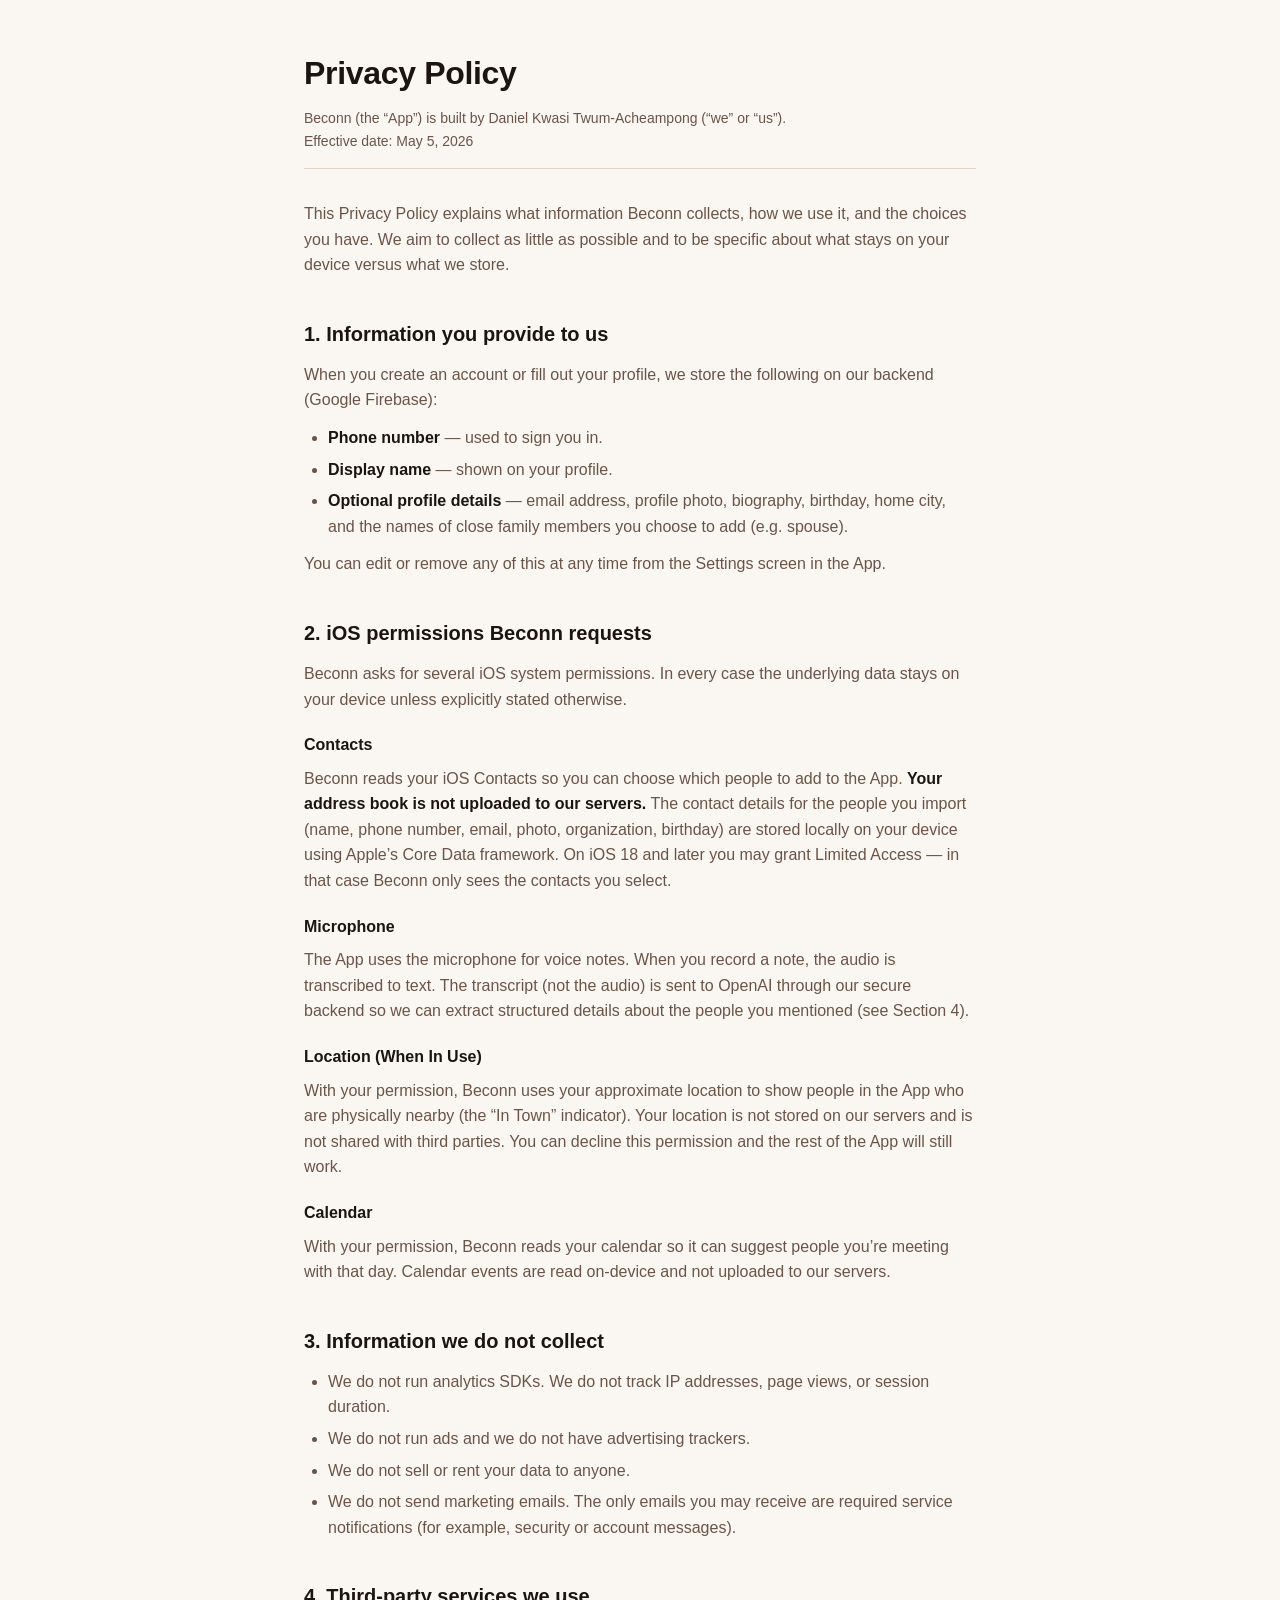
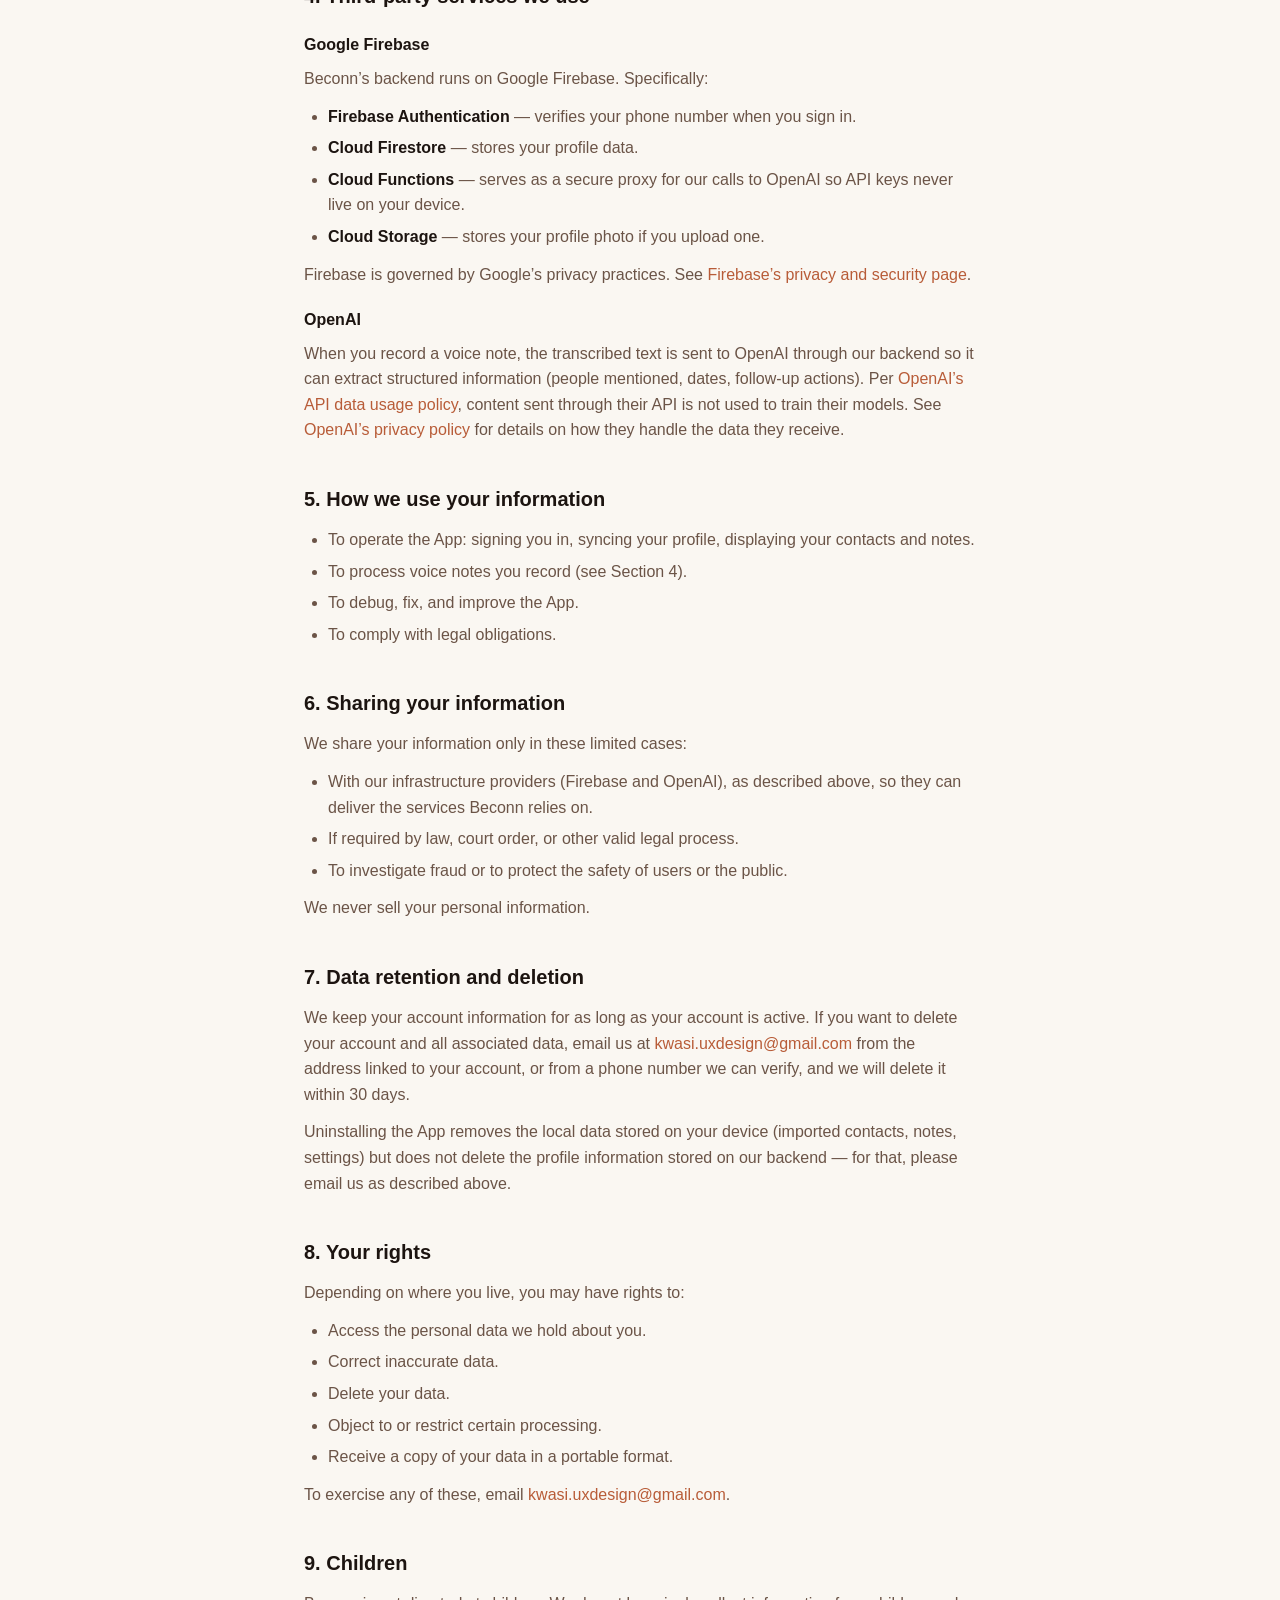
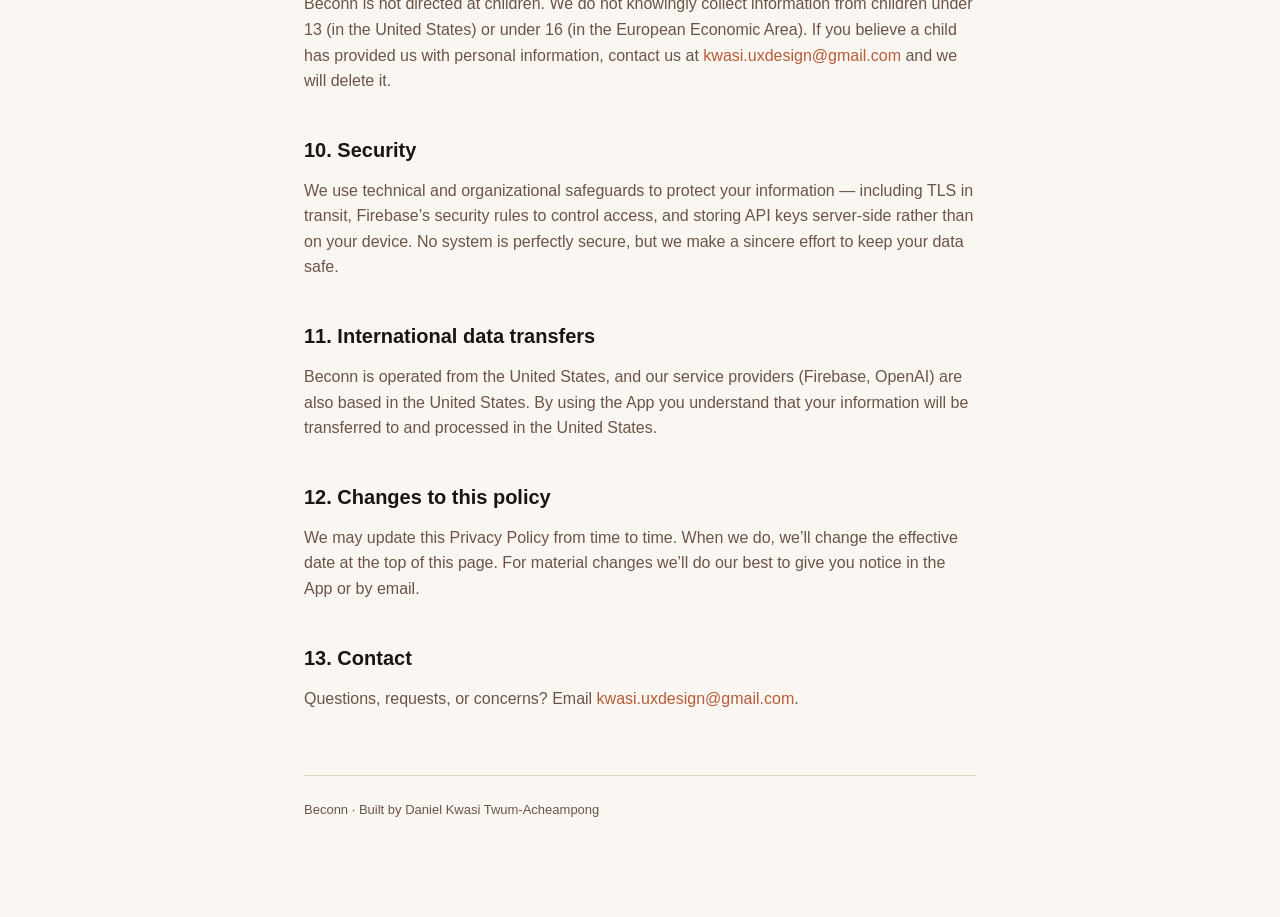
==== index.html @ 4455a4d9 "Initial Beconn privacy policy Covers iOS Contacts/Microphone/Location/Calendar permissions, Firebase" ====
<!doctype html>
<html lang="en">
<head>
  <meta charset="utf-8">
  <meta name="viewport" content="width=device-width, initial-scale=1">
  <title>Beconn — Privacy Policy</title>
  <style>
    :root {
      --bg: #FAF7F2;
      --surface: #FFFCF8;
      --text: #1C1410;
      --text-secondary: #6B5447;
      --accent: #B85C38;
      --border: #E4D3C8;
    }
    * { box-sizing: border-box; }
    html, body { margin: 0; padding: 0; background: var(--bg); color: var(--text); }
    body {
      font-family: -apple-system, BlinkMacSystemFont, "Segoe UI", "Helvetica Neue", Arial, sans-serif;
      font-size: 16px;
      line-height: 1.6;
      max-width: 720px;
      margin: 0 auto;
      padding: 48px 24px 96px;
    }
    h1 {
      font-size: 32px;
      font-weight: 600;
      margin: 0 0 8px;
      letter-spacing: -0.01em;
    }
    h2 {
      font-size: 20px;
      font-weight: 600;
      margin: 40px 0 12px;
      color: var(--text);
    }
    h3 {
      font-size: 16px;
      font-weight: 600;
      margin: 20px 0 8px;
    }
    p, ul { color: var(--text-secondary); margin: 0 0 12px; }
    ul { padding-left: 24px; }
    li { margin-bottom: 6px; }
    a { color: var(--accent); text-decoration: none; }
    a:hover { text-decoration: underline; }
    .meta {
      color: var(--text-secondary);
      font-size: 14px;
      margin-bottom: 32px;
      padding-bottom: 16px;
      border-bottom: 1px solid var(--border);
    }
    strong { color: var(--text); font-weight: 600; }
    footer {
      margin-top: 64px;
      padding-top: 24px;
      border-top: 1px solid var(--border);
      font-size: 13px;
      color: var(--text-secondary);
    }
  </style>
</head>
<body>
  <h1>Privacy Policy</h1>
  <p class="meta">
    Beconn (the &ldquo;App&rdquo;) is built by Daniel Kwasi Twum-Acheampong (&ldquo;we&rdquo; or &ldquo;us&rdquo;).<br>
    Effective date: May 5, 2026
  </p>

  <p>
    This Privacy Policy explains what information Beconn collects, how we use it, and the choices you have.
    We aim to collect as little as possible and to be specific about what stays on your device versus what we store.
  </p>

  <h2>1. Information you provide to us</h2>
  <p>When you create an account or fill out your profile, we store the following on our backend (Google Firebase):</p>
  <ul>
    <li><strong>Phone number</strong> — used to sign you in.</li>
    <li><strong>Display name</strong> — shown on your profile.</li>
    <li><strong>Optional profile details</strong> — email address, profile photo, biography, birthday, home city, and the names of close family members you choose to add (e.g. spouse).</li>
  </ul>
  <p>You can edit or remove any of this at any time from the Settings screen in the App.</p>

  <h2>2. iOS permissions Beconn requests</h2>
  <p>Beconn asks for several iOS system permissions. In every case the underlying data stays on your device unless explicitly stated otherwise.</p>

  <h3>Contacts</h3>
  <p>
    Beconn reads your iOS Contacts so you can choose which people to add to the App. <strong>Your address book is not uploaded to our servers.</strong>
    The contact details for the people you import (name, phone number, email, photo, organization, birthday) are stored locally on your device using Apple&rsquo;s Core Data framework.
    On iOS 18 and later you may grant Limited Access &mdash; in that case Beconn only sees the contacts you select.
  </p>

  <h3>Microphone</h3>
  <p>
    The App uses the microphone for voice notes. When you record a note, the audio is transcribed to text. The transcript (not the audio) is sent to OpenAI through our secure backend so we can extract structured details about the people you mentioned (see Section 4).
  </p>

  <h3>Location (When In Use)</h3>
  <p>
    With your permission, Beconn uses your approximate location to show people in the App who are physically nearby (the &ldquo;In Town&rdquo; indicator). Your location is not stored on our servers and is not shared with third parties. You can decline this permission and the rest of the App will still work.
  </p>

  <h3>Calendar</h3>
  <p>
    With your permission, Beconn reads your calendar so it can suggest people you&rsquo;re meeting with that day. Calendar events are read on-device and not uploaded to our servers.
  </p>

  <h2>3. Information we do not collect</h2>
  <ul>
    <li>We do not run analytics SDKs. We do not track IP addresses, page views, or session duration.</li>
    <li>We do not run ads and we do not have advertising trackers.</li>
    <li>We do not sell or rent your data to anyone.</li>
    <li>We do not send marketing emails. The only emails you may receive are required service notifications (for example, security or account messages).</li>
  </ul>

  <h2>4. Third-party services we use</h2>

  <h3>Google Firebase</h3>
  <p>Beconn&rsquo;s backend runs on Google Firebase. Specifically:</p>
  <ul>
    <li><strong>Firebase Authentication</strong> &mdash; verifies your phone number when you sign in.</li>
    <li><strong>Cloud Firestore</strong> &mdash; stores your profile data.</li>
    <li><strong>Cloud Functions</strong> &mdash; serves as a secure proxy for our calls to OpenAI so API keys never live on your device.</li>
    <li><strong>Cloud Storage</strong> &mdash; stores your profile photo if you upload one.</li>
  </ul>
  <p>Firebase is governed by Google&rsquo;s privacy practices. See <a href="https://firebase.google.com/support/privacy">Firebase&rsquo;s privacy and security page</a>.</p>

  <h3>OpenAI</h3>
  <p>
    When you record a voice note, the transcribed text is sent to OpenAI through our backend so it can extract structured information (people mentioned, dates, follow-up actions). Per <a href="https://openai.com/policies/api-data-usage-policies">OpenAI&rsquo;s API data usage policy</a>, content sent through their API is not used to train their models.
    See <a href="https://openai.com/policies/privacy-policy">OpenAI&rsquo;s privacy policy</a> for details on how they handle the data they receive.
  </p>

  <h2>5. How we use your information</h2>
  <ul>
    <li>To operate the App: signing you in, syncing your profile, displaying your contacts and notes.</li>
    <li>To process voice notes you record (see Section 4).</li>
    <li>To debug, fix, and improve the App.</li>
    <li>To comply with legal obligations.</li>
  </ul>

  <h2>6. Sharing your information</h2>
  <p>We share your information only in these limited cases:</p>
  <ul>
    <li>With our infrastructure providers (Firebase and OpenAI), as described above, so they can deliver the services Beconn relies on.</li>
    <li>If required by law, court order, or other valid legal process.</li>
    <li>To investigate fraud or to protect the safety of users or the public.</li>
  </ul>
  <p>We never sell your personal information.</p>

  <h2>7. Data retention and deletion</h2>
  <p>
    We keep your account information for as long as your account is active. If you want to delete your account and all associated data, email us at <a href="mailto:kwasi.uxdesign@gmail.com">kwasi.uxdesign@gmail.com</a> from the address linked to your account, or from a phone number we can verify, and we will delete it within 30 days.
  </p>
  <p>
    Uninstalling the App removes the local data stored on your device (imported contacts, notes, settings) but does not delete the profile information stored on our backend &mdash; for that, please email us as described above.
  </p>

  <h2>8. Your rights</h2>
  <p>Depending on where you live, you may have rights to:</p>
  <ul>
    <li>Access the personal data we hold about you.</li>
    <li>Correct inaccurate data.</li>
    <li>Delete your data.</li>
    <li>Object to or restrict certain processing.</li>
    <li>Receive a copy of your data in a portable format.</li>
  </ul>
  <p>To exercise any of these, email <a href="mailto:kwasi.uxdesign@gmail.com">kwasi.uxdesign@gmail.com</a>.</p>

  <h2>9. Children</h2>
  <p>
    Beconn is not directed at children. We do not knowingly collect information from children under 13 (in the United States) or under 16 (in the European Economic Area). If you believe a child has provided us with personal information, contact us at <a href="mailto:kwasi.uxdesign@gmail.com">kwasi.uxdesign@gmail.com</a> and we will delete it.
  </p>

  <h2>10. Security</h2>
  <p>
    We use technical and organizational safeguards to protect your information &mdash; including TLS in transit, Firebase&rsquo;s security rules to control access, and storing API keys server-side rather than on your device. No system is perfectly secure, but we make a sincere effort to keep your data safe.
  </p>

  <h2>11. International data transfers</h2>
  <p>
    Beconn is operated from the United States, and our service providers (Firebase, OpenAI) are also based in the United States. By using the App you understand that your information will be transferred to and processed in the United States.
  </p>

  <h2>12. Changes to this policy</h2>
  <p>
    We may update this Privacy Policy from time to time. When we do, we&rsquo;ll change the effective date at the top of this page. For material changes we&rsquo;ll do our best to give you notice in the App or by email.
  </p>

  <h2>13. Contact</h2>
  <p>
    Questions, requests, or concerns? Email <a href="mailto:kwasi.uxdesign@gmail.com">kwasi.uxdesign@gmail.com</a>.
  </p>

  <footer>
    Beconn &middot; Built by Daniel Kwasi Twum-Acheampong
  </footer>
</body>
</html>
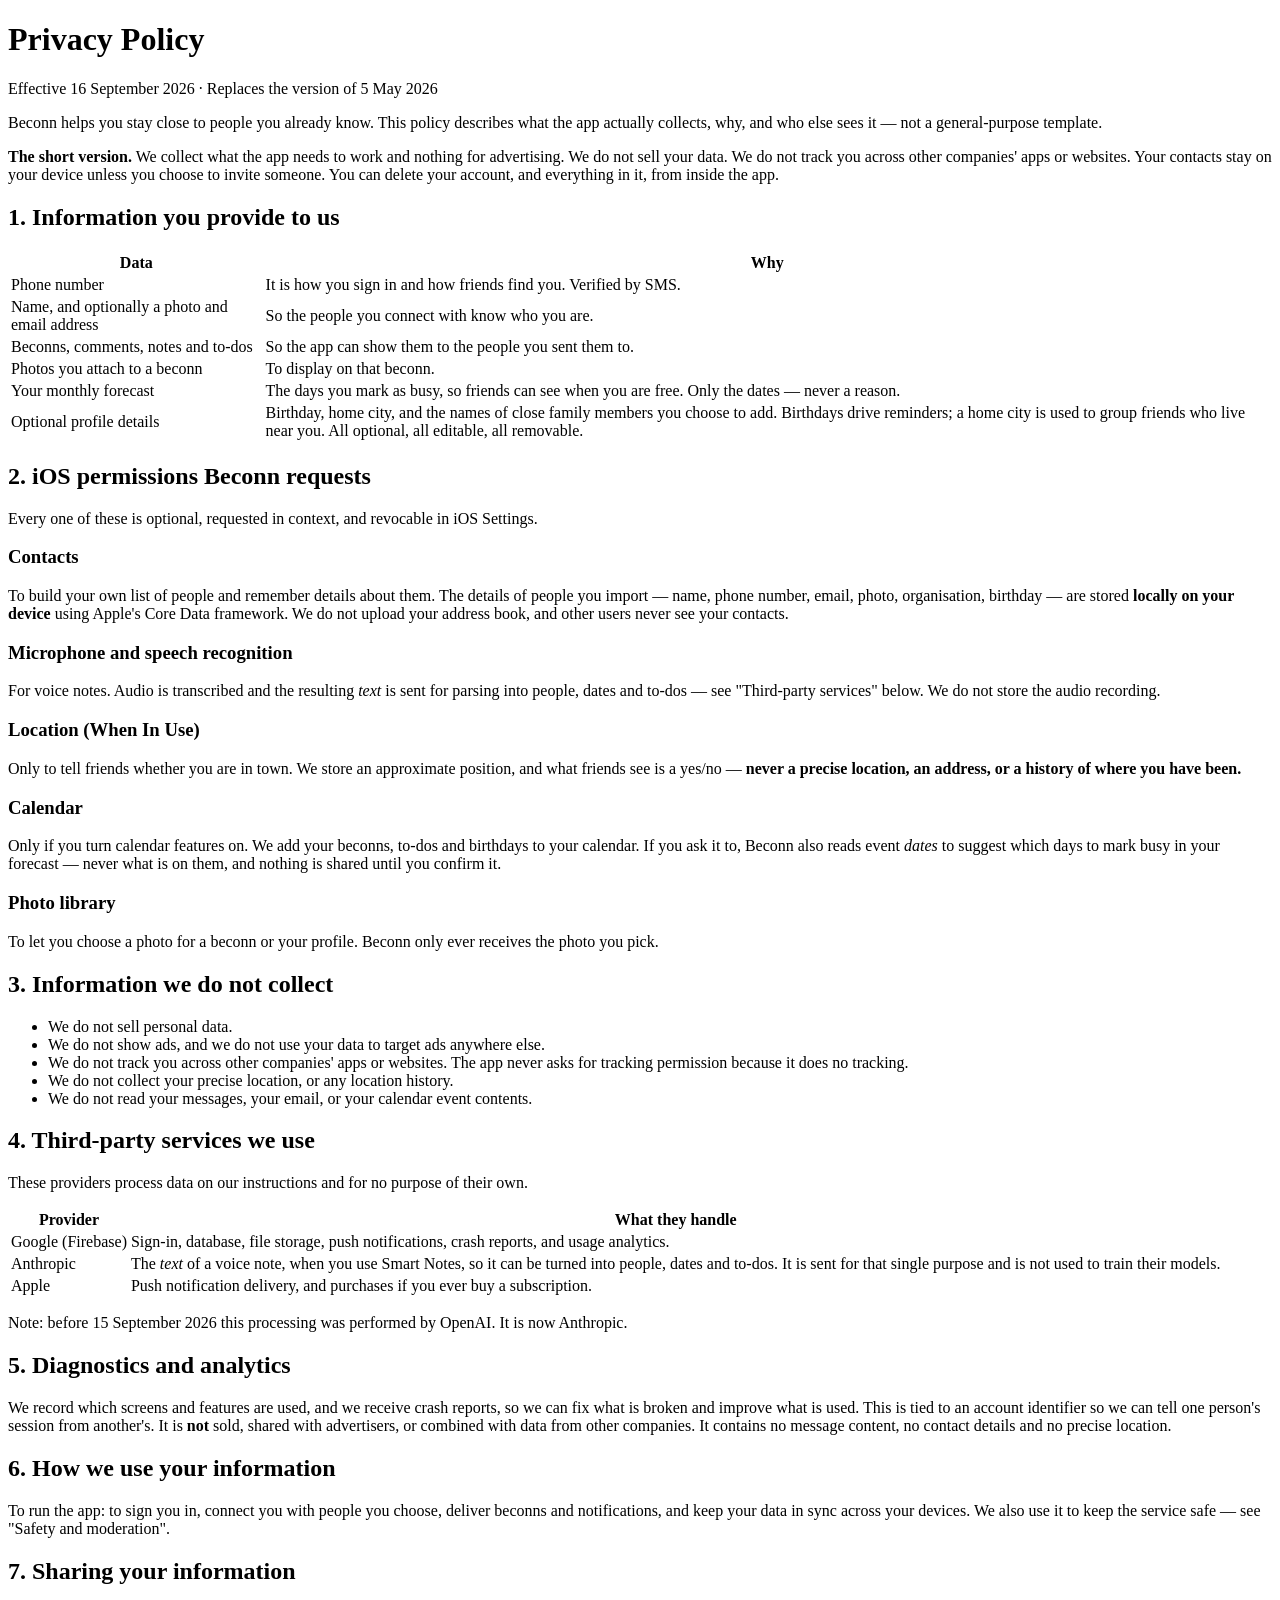
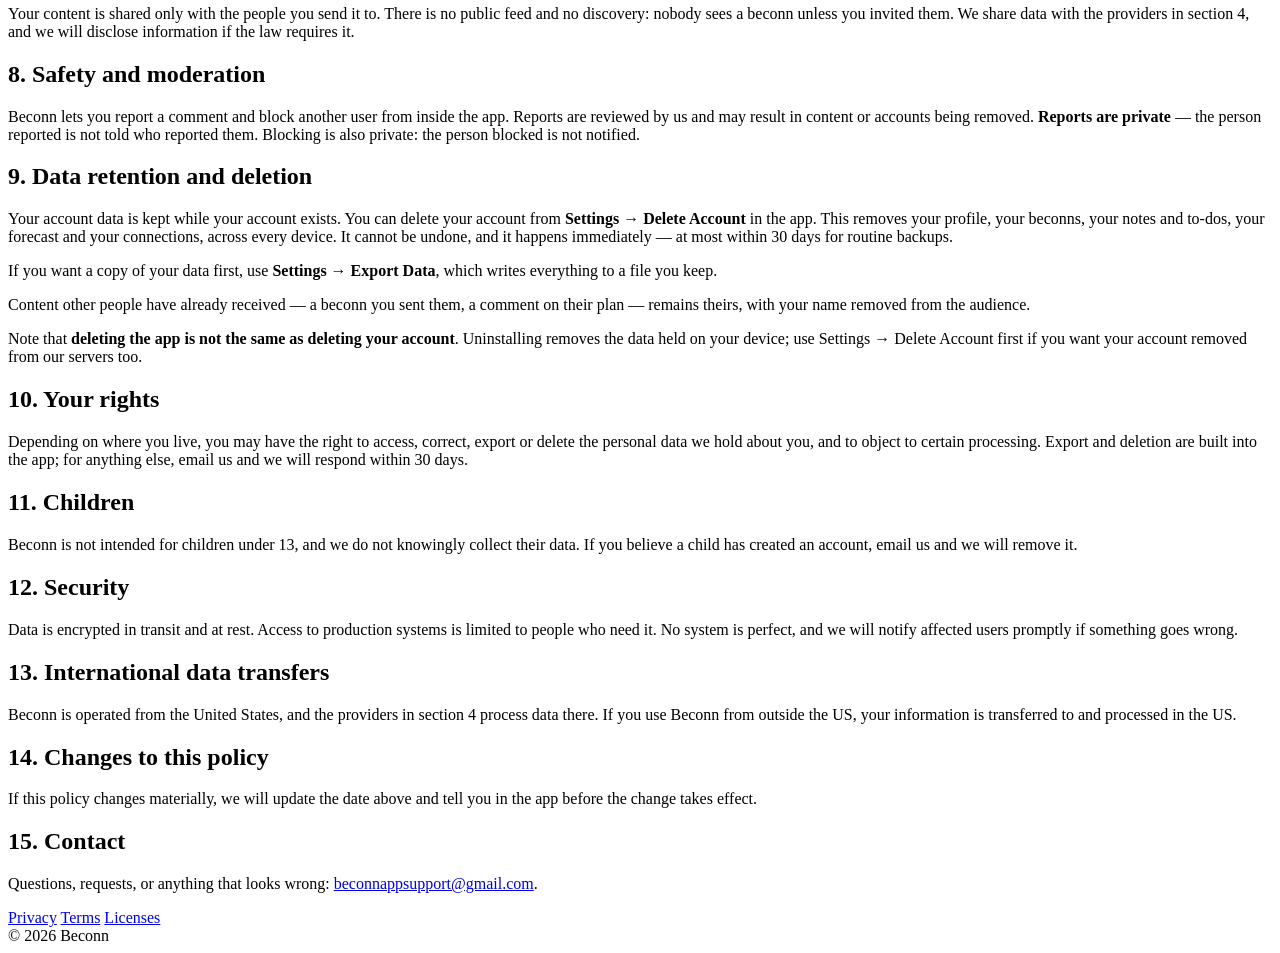
==== commit 2b33ae5b: "Add terms and licenses, correct the processor, refresh privacy The privacy policy named OpenAI as th" ====
--- a/index.html
+++ b/index.html
@@ -1,202 +1,112 @@
 <!doctype html>
 <html lang="en">
 <head>
-  <meta charset="utf-8">
-  <meta name="viewport" content="width=device-width, initial-scale=1">
-  <title>Beconn — Privacy Policy</title>
-  <style>
-    :root {
-      --bg: #FAF7F2;
-      --surface: #FFFCF8;
-      --text: #1C1410;
-      --text-secondary: #6B5447;
-      --accent: #B85C38;
-      --border: #E4D3C8;
-    }
-    * { box-sizing: border-box; }
-    html, body { margin: 0; padding: 0; background: var(--bg); color: var(--text); }
-    body {
-      font-family: -apple-system, BlinkMacSystemFont, "Segoe UI", "Helvetica Neue", Arial, sans-serif;
-      font-size: 16px;
-      line-height: 1.6;
-      max-width: 720px;
-      margin: 0 auto;
-      padding: 48px 24px 96px;
-    }
-    h1 {
-      font-size: 32px;
-      font-weight: 600;
-      margin: 0 0 8px;
-      letter-spacing: -0.01em;
-    }
-    h2 {
-      font-size: 20px;
-      font-weight: 600;
-      margin: 40px 0 12px;
-      color: var(--text);
-    }
-    h3 {
-      font-size: 16px;
-      font-weight: 600;
-      margin: 20px 0 8px;
-    }
-    p, ul { color: var(--text-secondary); margin: 0 0 12px; }
-    ul { padding-left: 24px; }
-    li { margin-bottom: 6px; }
-    a { color: var(--accent); text-decoration: none; }
-    a:hover { text-decoration: underline; }
-    .meta {
-      color: var(--text-secondary);
-      font-size: 14px;
-      margin-bottom: 32px;
-      padding-bottom: 16px;
-      border-bottom: 1px solid var(--border);
-    }
-    strong { color: var(--text); font-weight: 600; }
-    footer {
-      margin-top: 64px;
-      padding-top: 24px;
-      border-top: 1px solid var(--border);
-      font-size: 13px;
-      color: var(--text-secondary);
-    }
-  </style>
+<meta charset="utf-8">
+<meta name="viewport" content="width=device-width, initial-scale=1, viewport-fit=cover">
+<title>Beconn — Privacy Policy</title>
+<link rel="stylesheet" href="/beconn-legal/style.css">
 </head>
 <body>
-  <h1>Privacy Policy</h1>
-  <p class="meta">
-    Beconn (the &ldquo;App&rdquo;) is built by Daniel Kwasi Twum-Acheampong (&ldquo;we&rdquo; or &ldquo;us&rdquo;).<br>
-    Effective date: May 5, 2026
-  </p>
 
-  <p>
-    This Privacy Policy explains what information Beconn collects, how we use it, and the choices you have.
-    We aim to collect as little as possible and to be specific about what stays on your device versus what we store.
-  </p>
+<h1>Privacy Policy</h1>
+<p class="updated">Effective 16 September 2026 · Replaces the version of 5 May 2026</p>
 
-  <h2>1. Information you provide to us</h2>
-  <p>When you create an account or fill out your profile, we store the following on our backend (Google Firebase):</p>
-  <ul>
-    <li><strong>Phone number</strong> — used to sign you in.</li>
-    <li><strong>Display name</strong> — shown on your profile.</li>
-    <li><strong>Optional profile details</strong> — email address, profile photo, biography, birthday, home city, and the names of close family members you choose to add (e.g. spouse).</li>
-  </ul>
-  <p>You can edit or remove any of this at any time from the Settings screen in the App.</p>
+<p>Beconn helps you stay close to people you already know. This policy describes what the app actually collects, why, and who else sees it — not a general-purpose template.</p>
 
-  <h2>2. iOS permissions Beconn requests</h2>
-  <p>Beconn asks for several iOS system permissions. In every case the underlying data stays on your device unless explicitly stated otherwise.</p>
+<div class="card">
+  <strong>The short version.</strong> We collect what the app needs to work and nothing for advertising. We do not sell your data. We do not track you across other companies' apps or websites. Your contacts stay on your device unless you choose to invite someone. You can delete your account, and everything in it, from inside the app.
+</div>
 
-  <h3>Contacts</h3>
-  <p>
-    Beconn reads your iOS Contacts so you can choose which people to add to the App. <strong>Your address book is not uploaded to our servers.</strong>
-    The contact details for the people you import (name, phone number, email, photo, organization, birthday) are stored locally on your device using Apple&rsquo;s Core Data framework.
-    On iOS 18 and later you may grant Limited Access &mdash; in that case Beconn only sees the contacts you select.
-  </p>
+<h2>1. Information you provide to us</h2>
+<table>
+  <tr><th>Data</th><th>Why</th></tr>
+  <tr><td>Phone number</td><td>It is how you sign in and how friends find you. Verified by SMS.</td></tr>
+  <tr><td>Name, and optionally a photo and email address</td><td>So the people you connect with know who you are.</td></tr>
+  <tr><td>Beconns, comments, notes and to-dos</td><td>So the app can show them to the people you sent them to.</td></tr>
+  <tr><td>Photos you attach to a beconn</td><td>To display on that beconn.</td></tr>
+  <tr><td>Your monthly forecast</td><td>The days you mark as busy, so friends can see when you are free. Only the dates — never a reason.</td></tr>
+  <tr><td>Optional profile details</td><td>Birthday, home city, and the names of close family members you choose to add. Birthdays drive reminders; a home city is used to group friends who live near you. All optional, all editable, all removable.</td></tr>
+</table>
 
-  <h3>Microphone</h3>
-  <p>
-    The App uses the microphone for voice notes. When you record a note, the audio is transcribed to text. The transcript (not the audio) is sent to OpenAI through our secure backend so we can extract structured details about the people you mentioned (see Section 4).
-  </p>
+<h2>2. iOS permissions Beconn requests</h2>
+<p>Every one of these is optional, requested in context, and revocable in iOS Settings.</p>
 
-  <h3>Location (When In Use)</h3>
-  <p>
-    With your permission, Beconn uses your approximate location to show people in the App who are physically nearby (the &ldquo;In Town&rdquo; indicator). Your location is not stored on our servers and is not shared with third parties. You can decline this permission and the rest of the App will still work.
-  </p>
+<h3>Contacts</h3>
+<p>To build your own list of people and remember details about them. The details of people you import — name, phone number, email, photo, organisation, birthday — are stored <strong>locally on your device</strong> using Apple's Core Data framework. We do not upload your address book, and other users never see your contacts.</p>
 
-  <h3>Calendar</h3>
-  <p>
-    With your permission, Beconn reads your calendar so it can suggest people you&rsquo;re meeting with that day. Calendar events are read on-device and not uploaded to our servers.
-  </p>
+<h3>Microphone and speech recognition</h3>
+<p>For voice notes. Audio is transcribed and the resulting <em>text</em> is sent for parsing into people, dates and to-dos — see "Third-party services" below. We do not store the audio recording.</p>
 
-  <h2>3. Information we do not collect</h2>
-  <ul>
-    <li>We do not run analytics SDKs. We do not track IP addresses, page views, or session duration.</li>
-    <li>We do not run ads and we do not have advertising trackers.</li>
-    <li>We do not sell or rent your data to anyone.</li>
-    <li>We do not send marketing emails. The only emails you may receive are required service notifications (for example, security or account messages).</li>
-  </ul>
+<h3>Location (When In Use)</h3>
+<p>Only to tell friends whether you are in town. We store an approximate position, and what friends see is a yes/no — <strong>never a precise location, an address, or a history of where you have been.</strong></p>
 
-  <h2>4. Third-party services we use</h2>
+<h3>Calendar</h3>
+<p>Only if you turn calendar features on. We add your beconns, to-dos and birthdays to your calendar. If you ask it to, Beconn also reads event <em>dates</em> to suggest which days to mark busy in your forecast — never what is on them, and nothing is shared until you confirm it.</p>
 
-  <h3>Google Firebase</h3>
-  <p>Beconn&rsquo;s backend runs on Google Firebase. Specifically:</p>
-  <ul>
-    <li><strong>Firebase Authentication</strong> &mdash; verifies your phone number when you sign in.</li>
-    <li><strong>Cloud Firestore</strong> &mdash; stores your profile data.</li>
-    <li><strong>Cloud Functions</strong> &mdash; serves as a secure proxy for our calls to OpenAI so API keys never live on your device.</li>
-    <li><strong>Cloud Storage</strong> &mdash; stores your profile photo if you upload one.</li>
-  </ul>
-  <p>Firebase is governed by Google&rsquo;s privacy practices. See <a href="https://firebase.google.com/support/privacy">Firebase&rsquo;s privacy and security page</a>.</p>
+<h3>Photo library</h3>
+<p>To let you choose a photo for a beconn or your profile. Beconn only ever receives the photo you pick.</p>
 
-  <h3>OpenAI</h3>
-  <p>
-    When you record a voice note, the transcribed text is sent to OpenAI through our backend so it can extract structured information (people mentioned, dates, follow-up actions). Per <a href="https://openai.com/policies/api-data-usage-policies">OpenAI&rsquo;s API data usage policy</a>, content sent through their API is not used to train their models.
-    See <a href="https://openai.com/policies/privacy-policy">OpenAI&rsquo;s privacy policy</a> for details on how they handle the data they receive.
-  </p>
+<h2>3. Information we do not collect</h2>
+<ul>
+  <li>We do not sell personal data.</li>
+  <li>We do not show ads, and we do not use your data to target ads anywhere else.</li>
+  <li>We do not track you across other companies' apps or websites. The app never asks for tracking permission because it does no tracking.</li>
+  <li>We do not collect your precise location, or any location history.</li>
+  <li>We do not read your messages, your email, or your calendar event contents.</li>
+</ul>
 
-  <h2>5. How we use your information</h2>
-  <ul>
-    <li>To operate the App: signing you in, syncing your profile, displaying your contacts and notes.</li>
-    <li>To process voice notes you record (see Section 4).</li>
-    <li>To debug, fix, and improve the App.</li>
-    <li>To comply with legal obligations.</li>
-  </ul>
+<h2>4. Third-party services we use</h2>
+<p>These providers process data on our instructions and for no purpose of their own.</p>
+<table>
+  <tr><th>Provider</th><th>What they handle</th></tr>
+  <tr><td>Google (Firebase)</td><td>Sign-in, database, file storage, push notifications, crash reports, and usage analytics.</td></tr>
+  <tr><td>Anthropic</td><td>The <em>text</em> of a voice note, when you use Smart Notes, so it can be turned into people, dates and to-dos. It is sent for that single purpose and is not used to train their models.</td></tr>
+  <tr><td>Apple</td><td>Push notification delivery, and purchases if you ever buy a subscription.</td></tr>
+</table>
+<p class="updated">Note: before 15 September 2026 this processing was performed by OpenAI. It is now Anthropic.</p>
 
-  <h2>6. Sharing your information</h2>
-  <p>We share your information only in these limited cases:</p>
-  <ul>
-    <li>With our infrastructure providers (Firebase and OpenAI), as described above, so they can deliver the services Beconn relies on.</li>
-    <li>If required by law, court order, or other valid legal process.</li>
-    <li>To investigate fraud or to protect the safety of users or the public.</li>
-  </ul>
-  <p>We never sell your personal information.</p>
+<h2>5. Diagnostics and analytics</h2>
+<p>We record which screens and features are used, and we receive crash reports, so we can fix what is broken and improve what is used. This is tied to an account identifier so we can tell one person's session from another's. It is <strong>not</strong> sold, shared with advertisers, or combined with data from other companies. It contains no message content, no contact details and no precise location.</p>
 
-  <h2>7. Data retention and deletion</h2>
-  <p>
-    We keep your account information for as long as your account is active. If you want to delete your account and all associated data, email us at <a href="mailto:kwasi.uxdesign@gmail.com">kwasi.uxdesign@gmail.com</a> from the address linked to your account, or from a phone number we can verify, and we will delete it within 30 days.
-  </p>
-  <p>
-    Uninstalling the App removes the local data stored on your device (imported contacts, notes, settings) but does not delete the profile information stored on our backend &mdash; for that, please email us as described above.
-  </p>
+<h2>6. How we use your information</h2>
+<p>To run the app: to sign you in, connect you with people you choose, deliver beconns and notifications, and keep your data in sync across your devices. We also use it to keep the service safe — see "Safety and moderation".</p>
 
-  <h2>8. Your rights</h2>
-  <p>Depending on where you live, you may have rights to:</p>
-  <ul>
-    <li>Access the personal data we hold about you.</li>
-    <li>Correct inaccurate data.</li>
-    <li>Delete your data.</li>
-    <li>Object to or restrict certain processing.</li>
-    <li>Receive a copy of your data in a portable format.</li>
-  </ul>
-  <p>To exercise any of these, email <a href="mailto:kwasi.uxdesign@gmail.com">kwasi.uxdesign@gmail.com</a>.</p>
+<h2>7. Sharing your information</h2>
+<p>Your content is shared only with the people you send it to. There is no public feed and no discovery: nobody sees a beconn unless you invited them. We share data with the providers in section 4, and we will disclose information if the law requires it.</p>
 
-  <h2>9. Children</h2>
-  <p>
-    Beconn is not directed at children. We do not knowingly collect information from children under 13 (in the United States) or under 16 (in the European Economic Area). If you believe a child has provided us with personal information, contact us at <a href="mailto:kwasi.uxdesign@gmail.com">kwasi.uxdesign@gmail.com</a> and we will delete it.
-  </p>
+<h2>8. Safety and moderation</h2>
+<p>Beconn lets you report a comment and block another user from inside the app. Reports are reviewed by us and may result in content or accounts being removed. <strong>Reports are private</strong> — the person reported is not told who reported them. Blocking is also private: the person blocked is not notified.</p>
 
-  <h2>10. Security</h2>
-  <p>
-    We use technical and organizational safeguards to protect your information &mdash; including TLS in transit, Firebase&rsquo;s security rules to control access, and storing API keys server-side rather than on your device. No system is perfectly secure, but we make a sincere effort to keep your data safe.
-  </p>
+<h2>9. Data retention and deletion</h2>
+<p>Your account data is kept while your account exists. You can delete your account from <strong>Settings → Delete Account</strong> in the app. This removes your profile, your beconns, your notes and to-dos, your forecast and your connections, across every device. It cannot be undone, and it happens immediately — at most within 30 days for routine backups.</p>
+<p>If you want a copy of your data first, use <strong>Settings → Export Data</strong>, which writes everything to a file you keep.</p>
+<p>Content other people have already received — a beconn you sent them, a comment on their plan — remains theirs, with your name removed from the audience.</p>
+<p>Note that <strong>deleting the app is not the same as deleting your account</strong>. Uninstalling removes the data held on your device; use Settings → Delete Account first if you want your account removed from our servers too.</p>
 
-  <h2>11. International data transfers</h2>
-  <p>
-    Beconn is operated from the United States, and our service providers (Firebase, OpenAI) are also based in the United States. By using the App you understand that your information will be transferred to and processed in the United States.
-  </p>
+<h2>10. Your rights</h2>
+<p>Depending on where you live, you may have the right to access, correct, export or delete the personal data we hold about you, and to object to certain processing. Export and deletion are built into the app; for anything else, email us and we will respond within 30 days.</p>
 
-  <h2>12. Changes to this policy</h2>
-  <p>
-    We may update this Privacy Policy from time to time. When we do, we&rsquo;ll change the effective date at the top of this page. For material changes we&rsquo;ll do our best to give you notice in the App or by email.
-  </p>
+<h2>11. Children</h2>
+<p>Beconn is not intended for children under 13, and we do not knowingly collect their data. If you believe a child has created an account, email us and we will remove it.</p>
 
-  <h2>13. Contact</h2>
-  <p>
-    Questions, requests, or concerns? Email <a href="mailto:kwasi.uxdesign@gmail.com">kwasi.uxdesign@gmail.com</a>.
-  </p>
+<h2>12. Security</h2>
+<p>Data is encrypted in transit and at rest. Access to production systems is limited to people who need it. No system is perfect, and we will notify affected users promptly if something goes wrong.</p>
 
-  <footer>
-    Beconn &middot; Built by Daniel Kwasi Twum-Acheampong
-  </footer>
+<h2>13. International data transfers</h2>
+<p>Beconn is operated from the United States, and the providers in section 4 process data there. If you use Beconn from outside the US, your information is transferred to and processed in the US.</p>
+
+<h2>14. Changes to this policy</h2>
+<p>If this policy changes materially, we will update the date above and tell you in the app before the change takes effect.</p>
+
+<h2>15. Contact</h2>
+<p>Questions, requests, or anything that looks wrong: <a href="mailto:beconnappsupport@gmail.com">beconnappsupport@gmail.com</a>.</p>
+
+<nav class="pages">
+  <a href="/beconn-legal/">Privacy</a>
+  <a href="/beconn-legal/terms">Terms</a>
+  <a href="/beconn-legal/licenses">Licenses</a>
+</nav>
+<footer>© 2026 Beconn</footer>
+
 </body>
 </html>
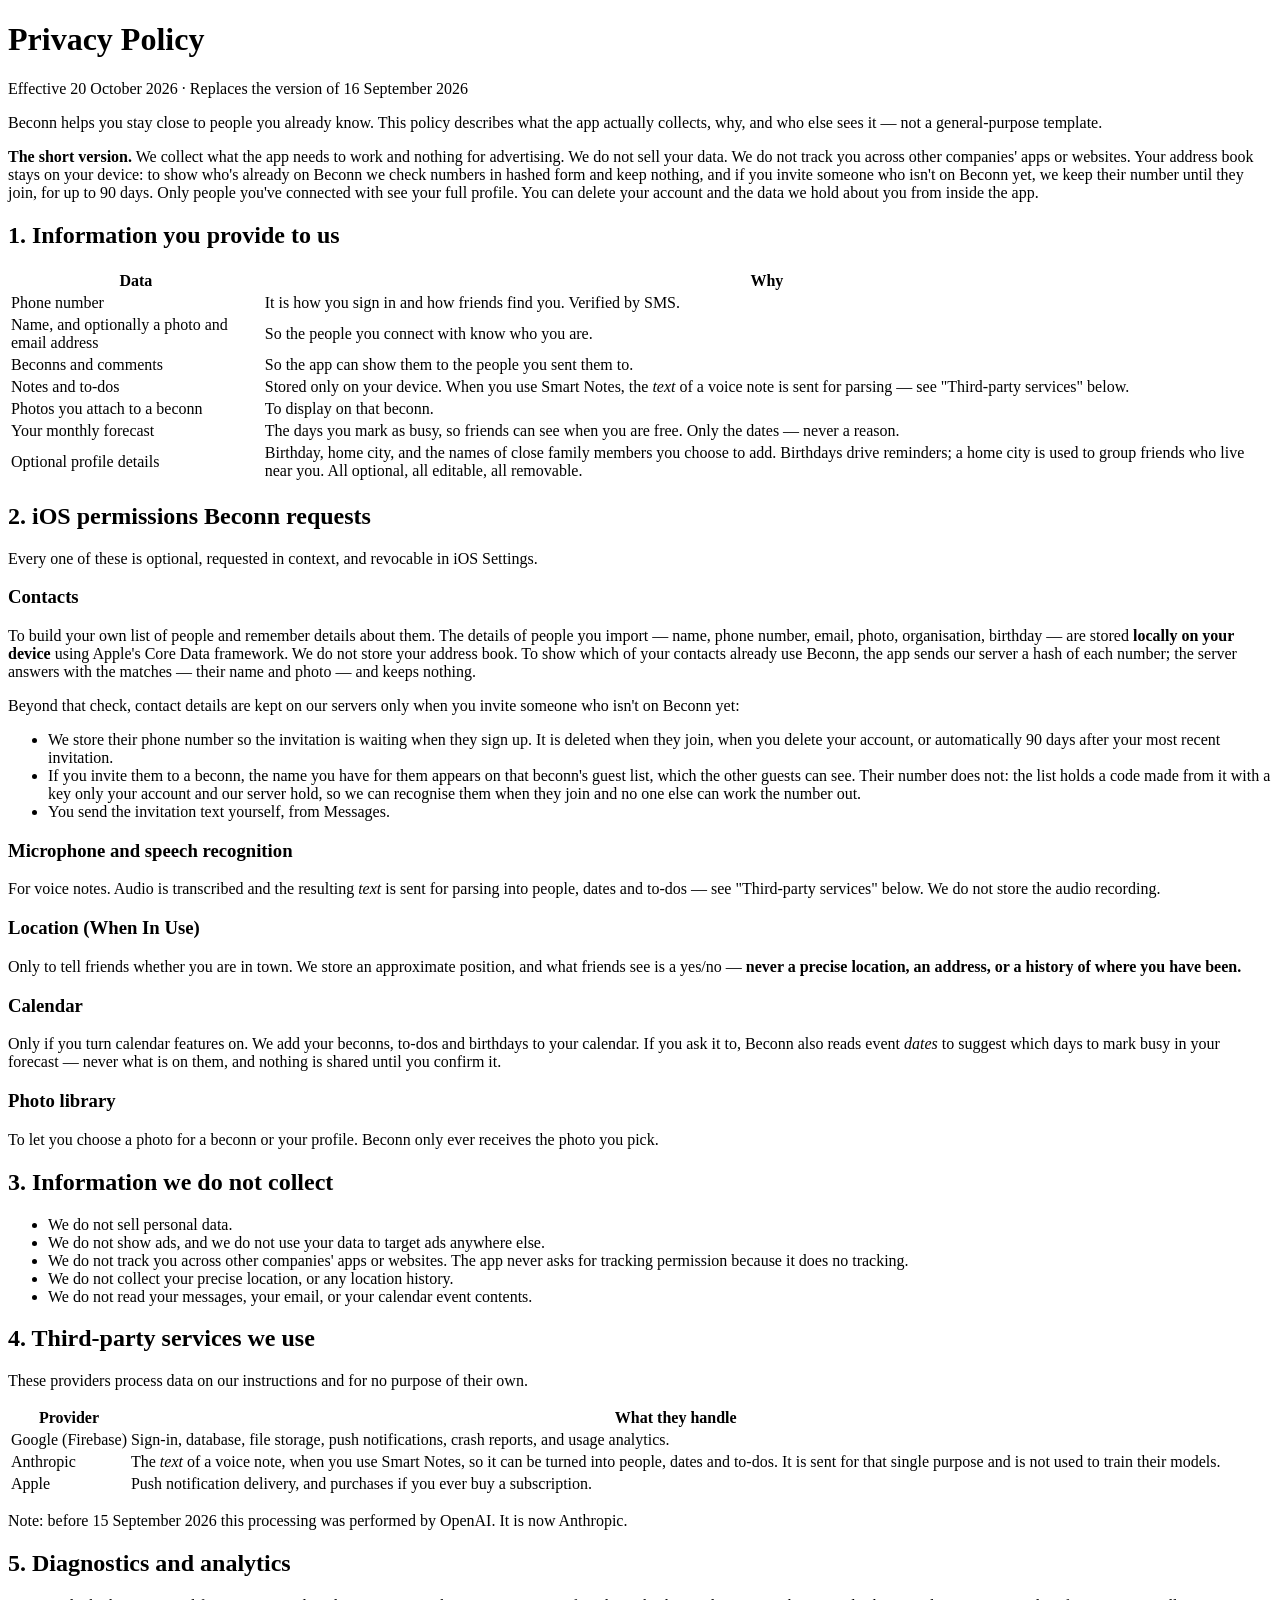
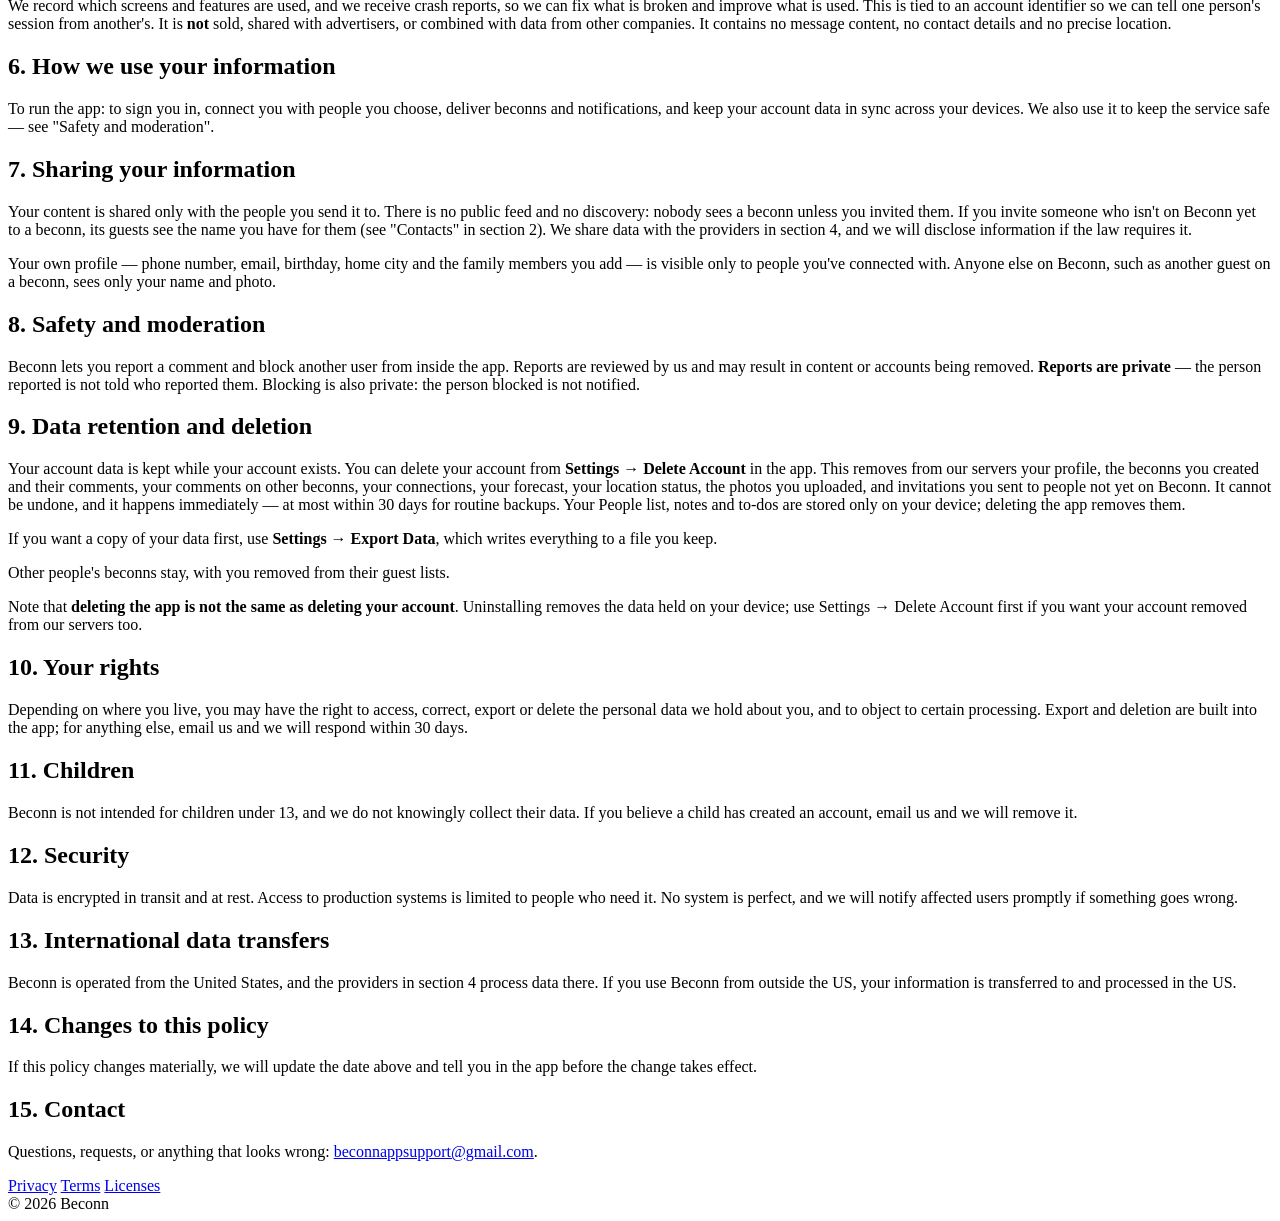
==== commit 8f3975a1: "Privacy policy: contact matching, invitations and profile visibility Effective 20 October 2026. Says" ====
--- a/index.html
+++ b/index.html
@@ -9,12 +9,12 @@
 <body>
 
 <h1>Privacy Policy</h1>
-<p class="updated">Effective 16 September 2026 · Replaces the version of 5 May 2026</p>
+<p class="updated">Effective 20 October 2026 · Replaces the version of 16 September 2026</p>
 
 <p>Beconn helps you stay close to people you already know. This policy describes what the app actually collects, why, and who else sees it — not a general-purpose template.</p>
 
 <div class="card">
-  <strong>The short version.</strong> We collect what the app needs to work and nothing for advertising. We do not sell your data. We do not track you across other companies' apps or websites. Your contacts stay on your device unless you choose to invite someone. You can delete your account, and everything in it, from inside the app.
+  <strong>The short version.</strong> We collect what the app needs to work and nothing for advertising. We do not sell your data. We do not track you across other companies' apps or websites. Your address book stays on your device: to show who's already on Beconn we check numbers in hashed form and keep nothing, and if you invite someone who isn't on Beconn yet, we keep their number until they join, for up to 90 days. Only people you've connected with see your full profile. You can delete your account and the data we hold about you from inside the app.
 </div>
 
 <h2>1. Information you provide to us</h2>
@@ -22,7 +22,8 @@
   <tr><th>Data</th><th>Why</th></tr>
   <tr><td>Phone number</td><td>It is how you sign in and how friends find you. Verified by SMS.</td></tr>
   <tr><td>Name, and optionally a photo and email address</td><td>So the people you connect with know who you are.</td></tr>
-  <tr><td>Beconns, comments, notes and to-dos</td><td>So the app can show them to the people you sent them to.</td></tr>
+  <tr><td>Beconns and comments</td><td>So the app can show them to the people you sent them to.</td></tr>
+  <tr><td>Notes and to-dos</td><td>Stored only on your device. When you use Smart Notes, the <em>text</em> of a voice note is sent for parsing — see "Third-party services" below.</td></tr>
   <tr><td>Photos you attach to a beconn</td><td>To display on that beconn.</td></tr>
   <tr><td>Your monthly forecast</td><td>The days you mark as busy, so friends can see when you are free. Only the dates — never a reason.</td></tr>
   <tr><td>Optional profile details</td><td>Birthday, home city, and the names of close family members you choose to add. Birthdays drive reminders; a home city is used to group friends who live near you. All optional, all editable, all removable.</td></tr>
@@ -32,7 +33,13 @@
 <p>Every one of these is optional, requested in context, and revocable in iOS Settings.</p>
 
 <h3>Contacts</h3>
-<p>To build your own list of people and remember details about them. The details of people you import — name, phone number, email, photo, organisation, birthday — are stored <strong>locally on your device</strong> using Apple's Core Data framework. We do not upload your address book, and other users never see your contacts.</p>
+<p>To build your own list of people and remember details about them. The details of people you import — name, phone number, email, photo, organisation, birthday — are stored <strong>locally on your device</strong> using Apple's Core Data framework. We do not store your address book. To show which of your contacts already use Beconn, the app sends our server a hash of each number; the server answers with the matches — their name and photo — and keeps nothing.</p>
+<p>Beyond that check, contact details are kept on our servers only when you invite someone who isn't on Beconn yet:</p>
+<ul>
+  <li>We store their phone number so the invitation is waiting when they sign up. It is deleted when they join, when you delete your account, or automatically 90 days after your most recent invitation.</li>
+  <li>If you invite them to a beconn, the name you have for them appears on that beconn's guest list, which the other guests can see. Their number does not: the list holds a code made from it with a key only your account and our server hold, so we can recognise them when they join and no one else can work the number out.</li>
+  <li>You send the invitation text yourself, from Messages.</li>
+</ul>
 
 <h3>Microphone and speech recognition</h3>
 <p>For voice notes. Audio is transcribed and the resulting <em>text</em> is sent for parsing into people, dates and to-dos — see "Third-party services" below. We do not store the audio recording.</p>
@@ -69,18 +76,19 @@
 <p>We record which screens and features are used, and we receive crash reports, so we can fix what is broken and improve what is used. This is tied to an account identifier so we can tell one person's session from another's. It is <strong>not</strong> sold, shared with advertisers, or combined with data from other companies. It contains no message content, no contact details and no precise location.</p>
 
 <h2>6. How we use your information</h2>
-<p>To run the app: to sign you in, connect you with people you choose, deliver beconns and notifications, and keep your data in sync across your devices. We also use it to keep the service safe — see "Safety and moderation".</p>
+<p>To run the app: to sign you in, connect you with people you choose, deliver beconns and notifications, and keep your account data in sync across your devices. We also use it to keep the service safe — see "Safety and moderation".</p>
 
 <h2>7. Sharing your information</h2>
-<p>Your content is shared only with the people you send it to. There is no public feed and no discovery: nobody sees a beconn unless you invited them. We share data with the providers in section 4, and we will disclose information if the law requires it.</p>
+<p>Your content is shared only with the people you send it to. There is no public feed and no discovery: nobody sees a beconn unless you invited them. If you invite someone who isn't on Beconn yet to a beconn, its guests see the name you have for them (see "Contacts" in section 2). We share data with the providers in section 4, and we will disclose information if the law requires it.</p>
+<p>Your own profile — phone number, email, birthday, home city and the family members you add — is visible only to people you've connected with. Anyone else on Beconn, such as another guest on a beconn, sees only your name and photo.</p>
 
 <h2>8. Safety and moderation</h2>
 <p>Beconn lets you report a comment and block another user from inside the app. Reports are reviewed by us and may result in content or accounts being removed. <strong>Reports are private</strong> — the person reported is not told who reported them. Blocking is also private: the person blocked is not notified.</p>
 
 <h2>9. Data retention and deletion</h2>
-<p>Your account data is kept while your account exists. You can delete your account from <strong>Settings → Delete Account</strong> in the app. This removes your profile, your beconns, your notes and to-dos, your forecast and your connections, across every device. It cannot be undone, and it happens immediately — at most within 30 days for routine backups.</p>
+<p>Your account data is kept while your account exists. You can delete your account from <strong>Settings → Delete Account</strong> in the app. This removes from our servers your profile, the beconns you created and their comments, your comments on other beconns, your connections, your forecast, your location status, the photos you uploaded, and invitations you sent to people not yet on Beconn. It cannot be undone, and it happens immediately — at most within 30 days for routine backups. Your People list, notes and to-dos are stored only on your device; deleting the app removes them.</p>
 <p>If you want a copy of your data first, use <strong>Settings → Export Data</strong>, which writes everything to a file you keep.</p>
-<p>Content other people have already received — a beconn you sent them, a comment on their plan — remains theirs, with your name removed from the audience.</p>
+<p>Other people's beconns stay, with you removed from their guest lists.</p>
 <p>Note that <strong>deleting the app is not the same as deleting your account</strong>. Uninstalling removes the data held on your device; use Settings → Delete Account first if you want your account removed from our servers too.</p>
 
 <h2>10. Your rights</h2>
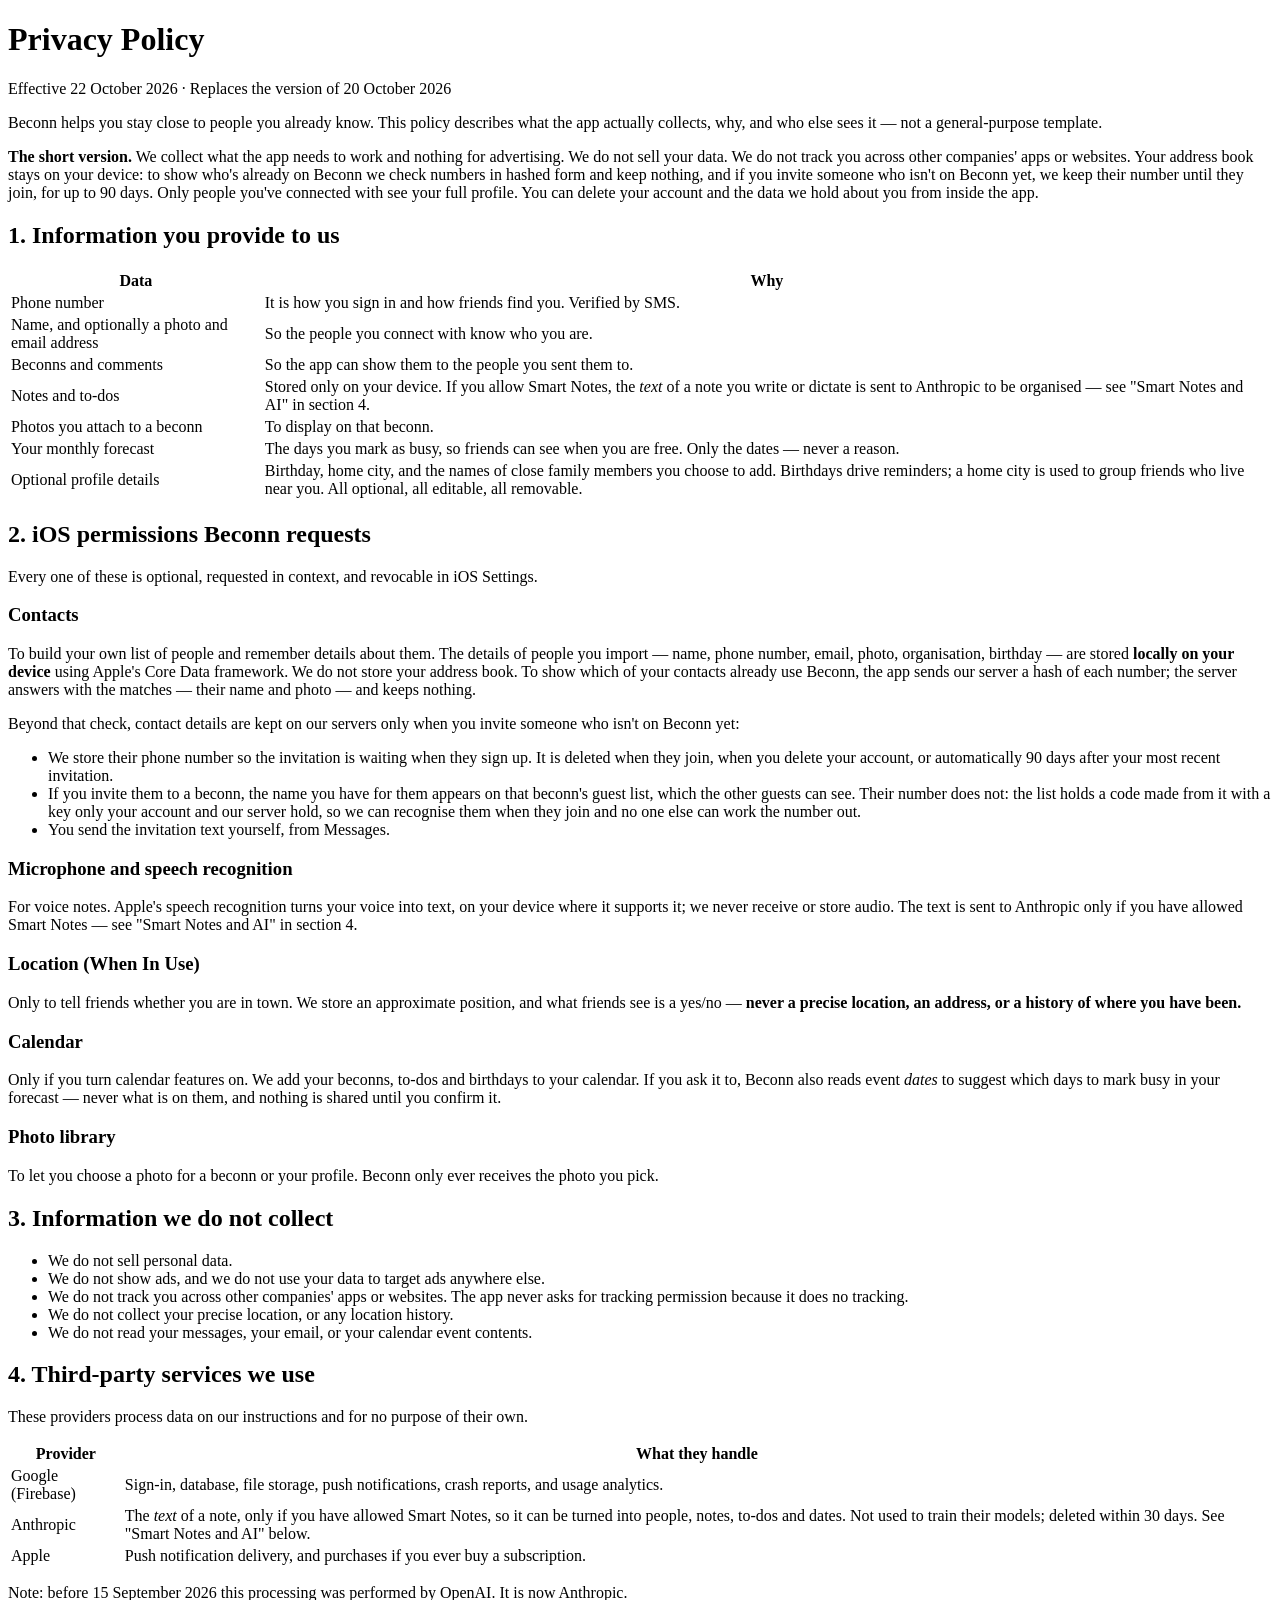
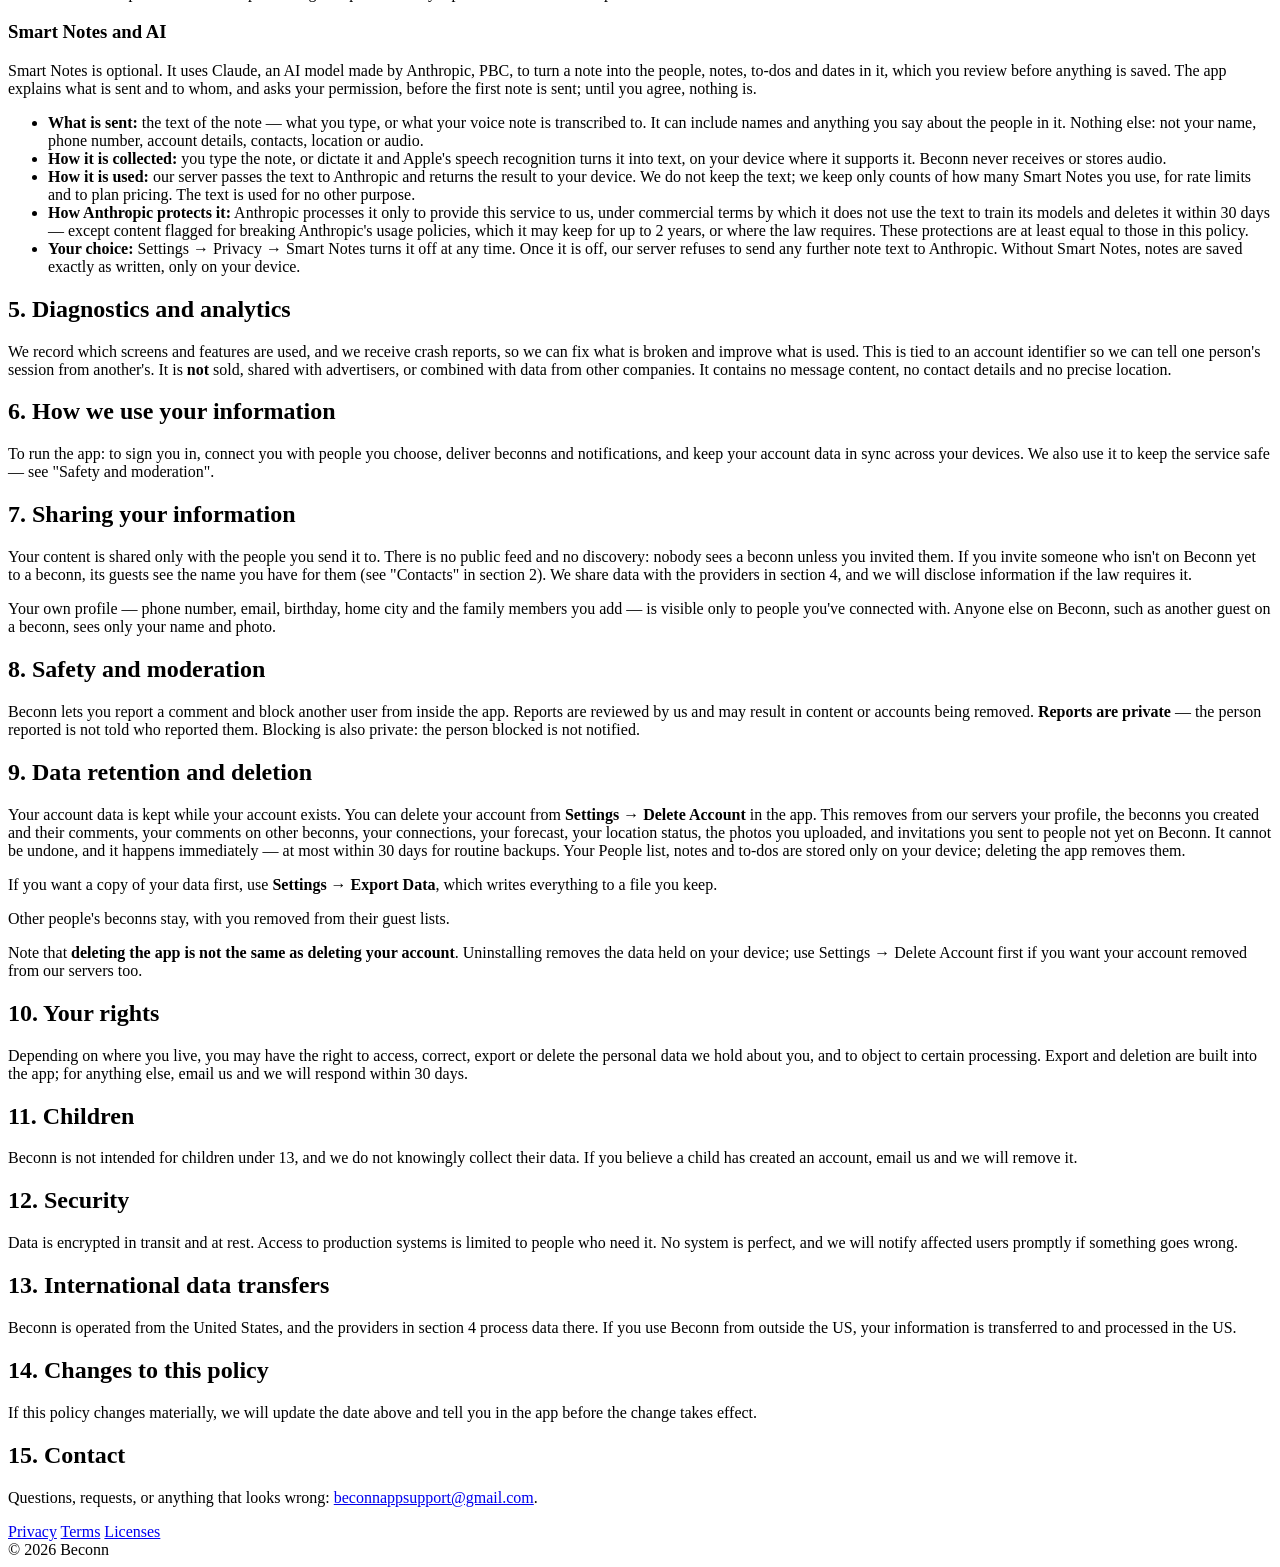
==== commit 676df75c: "Privacy policy: Smart Notes and AI Effective 22 October 2026. Section 4 gains a "Smart Notes and AI"" ====
--- a/index.html
+++ b/index.html
@@ -9,7 +9,7 @@
 <body>
 
 <h1>Privacy Policy</h1>
-<p class="updated">Effective 20 October 2026 · Replaces the version of 16 September 2026</p>
+<p class="updated">Effective 22 October 2026 · Replaces the version of 20 October 2026</p>
 
 <p>Beconn helps you stay close to people you already know. This policy describes what the app actually collects, why, and who else sees it — not a general-purpose template.</p>
 
@@ -23,7 +23,7 @@
   <tr><td>Phone number</td><td>It is how you sign in and how friends find you. Verified by SMS.</td></tr>
   <tr><td>Name, and optionally a photo and email address</td><td>So the people you connect with know who you are.</td></tr>
   <tr><td>Beconns and comments</td><td>So the app can show them to the people you sent them to.</td></tr>
-  <tr><td>Notes and to-dos</td><td>Stored only on your device. When you use Smart Notes, the <em>text</em> of a voice note is sent for parsing — see "Third-party services" below.</td></tr>
+  <tr><td>Notes and to-dos</td><td>Stored only on your device. If you allow Smart Notes, the <em>text</em> of a note you write or dictate is sent to Anthropic to be organised — see "Smart Notes and AI" in section 4.</td></tr>
   <tr><td>Photos you attach to a beconn</td><td>To display on that beconn.</td></tr>
   <tr><td>Your monthly forecast</td><td>The days you mark as busy, so friends can see when you are free. Only the dates — never a reason.</td></tr>
   <tr><td>Optional profile details</td><td>Birthday, home city, and the names of close family members you choose to add. Birthdays drive reminders; a home city is used to group friends who live near you. All optional, all editable, all removable.</td></tr>
@@ -42,7 +42,7 @@
 </ul>
 
 <h3>Microphone and speech recognition</h3>
-<p>For voice notes. Audio is transcribed and the resulting <em>text</em> is sent for parsing into people, dates and to-dos — see "Third-party services" below. We do not store the audio recording.</p>
+<p>For voice notes. Apple's speech recognition turns your voice into text, on your device where it supports it; we never receive or store audio. The text is sent to Anthropic only if you have allowed Smart Notes — see "Smart Notes and AI" in section 4.</p>
 
 <h3>Location (When In Use)</h3>
 <p>Only to tell friends whether you are in town. We store an approximate position, and what friends see is a yes/no — <strong>never a precise location, an address, or a history of where you have been.</strong></p>
@@ -67,10 +67,20 @@
 <table>
   <tr><th>Provider</th><th>What they handle</th></tr>
   <tr><td>Google (Firebase)</td><td>Sign-in, database, file storage, push notifications, crash reports, and usage analytics.</td></tr>
-  <tr><td>Anthropic</td><td>The <em>text</em> of a voice note, when you use Smart Notes, so it can be turned into people, dates and to-dos. It is sent for that single purpose and is not used to train their models.</td></tr>
+  <tr><td>Anthropic</td><td>The <em>text</em> of a note, only if you have allowed Smart Notes, so it can be turned into people, notes, to-dos and dates. Not used to train their models; deleted within 30 days. See "Smart Notes and AI" below.</td></tr>
   <tr><td>Apple</td><td>Push notification delivery, and purchases if you ever buy a subscription.</td></tr>
 </table>
 <p class="updated">Note: before 15 September 2026 this processing was performed by OpenAI. It is now Anthropic.</p>
+
+<h3>Smart Notes and AI</h3>
+<p>Smart Notes is optional. It uses Claude, an AI model made by Anthropic, PBC, to turn a note into the people, notes, to-dos and dates in it, which you review before anything is saved. The app explains what is sent and to whom, and asks your permission, before the first note is sent; until you agree, nothing is.</p>
+<ul>
+  <li><strong>What is sent:</strong> the text of the note — what you type, or what your voice note is transcribed to. It can include names and anything you say about the people in it. Nothing else: not your name, phone number, account details, contacts, location or audio.</li>
+  <li><strong>How it is collected:</strong> you type the note, or dictate it and Apple's speech recognition turns it into text, on your device where it supports it. Beconn never receives or stores audio.</li>
+  <li><strong>How it is used:</strong> our server passes the text to Anthropic and returns the result to your device. We do not keep the text; we keep only counts of how many Smart Notes you use, for rate limits and to plan pricing. The text is used for no other purpose.</li>
+  <li><strong>How Anthropic protects it:</strong> Anthropic processes it only to provide this service to us, under commercial terms by which it does not use the text to train its models and deletes it within 30 days — except content flagged for breaking Anthropic's usage policies, which it may keep for up to 2 years, or where the law requires. These protections are at least equal to those in this policy.</li>
+  <li><strong>Your choice:</strong> Settings → Privacy → Smart Notes turns it off at any time. Once it is off, our server refuses to send any further note text to Anthropic. Without Smart Notes, notes are saved exactly as written, only on your device.</li>
+</ul>
 
 <h2>5. Diagnostics and analytics</h2>
 <p>We record which screens and features are used, and we receive crash reports, so we can fix what is broken and improve what is used. This is tied to an account identifier so we can tell one person's session from another's. It is <strong>not</strong> sold, shared with advertisers, or combined with data from other companies. It contains no message content, no contact details and no precise location.</p>
